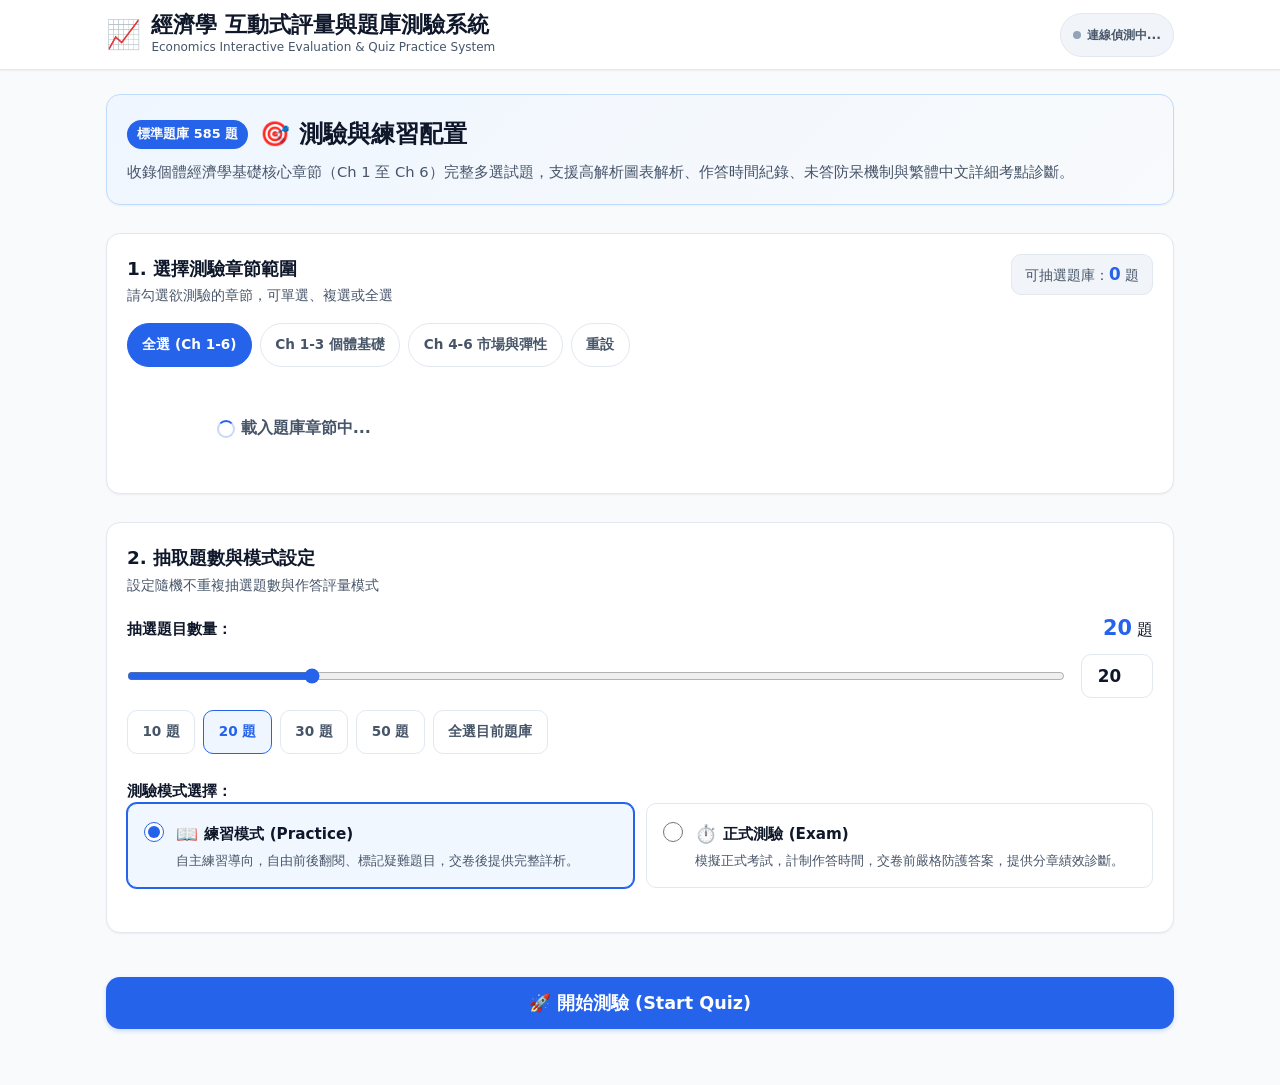
==== static/index.html @ 31da5ab0 "Initial deployment: Economics Quiz & Evaluation System (Ch 1-6, 585 Qs)" ====
<!DOCTYPE html>
<html lang="zh-Hant">
<head>
  <meta charset="UTF-8">
  <meta name="viewport" content="width=device-width, initial-scale=1.0">
  <meta name="description" content="經濟學 互動式評量與題庫測驗系統 - 支援行動端響應式體驗 (RWD) 與 GitHub Pages 雙運行架構">
  <meta name="theme-color" content="#2563eb">
  <title>經濟學 互動式評量與題庫測驗系統</title>
  <link rel="icon" href="data:image/svg+xml,<svg xmlns=%22http://www.w3.org/2000/svg%22 viewBox=%220 0 100 100%22><text y=%22.9em%22 font-size=%2290%22>📈</text></svg>">
  <link rel="stylesheet" href="./static/css/style.css" onerror="this.onerror=null;this.href='./css/style.css';">
</head>
<body>
  <!-- Global Application Header -->
  <header class="app-header">
    <div class="header-container">
      <div class="brand">
        <span class="brand-icon">📈</span>
        <div class="brand-text">
          <h1 class="brand-title">經濟學 互動式評量與題庫測驗系統</h1>
          <p class="brand-subtitle">Economics Interactive Evaluation & Quiz Practice System</p>
        </div>
      </div>
      <div class="header-actions">
        <span id="runtime-badge" class="runtime-badge badge-detecting" title="運行架構狀態">
          <span class="badge-dot"></span>
          <span class="badge-text">連線偵測中...</span>
        </span>
        <button id="btn-nav-home" class="btn-icon hidden" title="返回設定首頁" aria-label="返回設定首頁">
          🏠 設定
        </button>
      </div>
    </div>
  </header>

  <!-- Main View Container -->
  <main class="main-content">
    
    <!-- ================================================================= -->
    <!-- VIEW 1: SETUP / CONFIGURATION VIEW                                -->
    <!-- ================================================================= -->
    <section id="view-setup" class="view-section active">
      <div class="setup-container">
        
        <!-- Welcome & System Banner -->
        <div class="card intro-card">
          <div class="intro-header">
            <span class="intro-badge">標準題庫 585 題</span>
            <h2>🎯 測驗與練習配置</h2>
          </div>
          <p class="intro-desc">
            收錄個體經濟學基礎核心章節（Ch 1 至 Ch 6）完整多選試題，支援高解析圖表解析、作答時間紀錄、未答防呆機制與繁體中文詳細考點診斷。
          </p>
        </div>

        <!-- Chapter Selection Card -->
        <div class="card config-card">
          <div class="card-header">
            <div>
              <h3 class="card-title">1. 選擇測驗章節範圍</h3>
              <p class="card-subtitle">請勾選欲測驗的章節，可單選、複選或全選</p>
            </div>
            <div class="pool-stat">
              可抽選題庫：<strong id="pool-count">0</strong> 題
            </div>
          </div>

          <!-- Quick Selector Buttons -->
          <div class="quick-selectors">
            <button type="button" id="btn-select-all" class="btn-chip active">全選 (Ch 1-6)</button>
            <button type="button" id="btn-select-ch1-3" class="btn-chip">Ch 1-3 個體基礎</button>
            <button type="button" id="btn-select-ch4-6" class="btn-chip">Ch 4-6 市場與彈性</button>
            <button type="button" id="btn-select-reset" class="btn-chip btn-chip-reset">重設</button>
          </div>

          <!-- Chapter Grid -->
          <div id="chapter-list" class="chapter-grid" role="group" aria-label="章節選擇清單">
            <!-- Dynamically populated chapters -->
            <div class="loading-state">
              <span class="spinner"></span> 載入題庫章節中...
            </div>
          </div>
        </div>

        <!-- Quiz Parameters Card -->
        <div class="card config-card">
          <div class="card-header">
            <div>
              <h3 class="card-title">2. 抽取題數與模式設定</h3>
              <p class="card-subtitle">設定隨機不重複抽選題數與作答評量模式</p>
            </div>
          </div>

          <!-- Question Count Selection -->
          <div class="form-group">
            <div class="label-row">
              <label for="input-count" class="form-label">抽選題目數量：</label>
              <div class="count-value-display">
                <span id="count-display" class="highlight-number">20</span> 題
              </div>
            </div>

            <div class="slider-container">
              <input type="range" id="slider-count" min="1" max="100" value="20" class="range-slider" aria-label="抽選題數拉桿">
              <input type="number" id="input-count" min="1" max="100" value="20" class="number-input" aria-label="抽選題數數值輸入">
            </div>

            <!-- Quick Count Chips -->
            <div class="count-chips">
              <button type="button" class="btn-count-chip" data-count="10">10 題</button>
              <button type="button" class="btn-count-chip active" data-count="20">20 題</button>
              <button type="button" class="btn-count-chip" data-count="30">30 題</button>
              <button type="button" class="btn-count-chip" data-count="50">50 題</button>
              <button type="button" id="btn-count-all" class="btn-count-chip" data-count="all">全選目前題庫</button>
            </div>
          </div>

          <!-- Mode Selector -->
          <div class="form-group">
            <label class="form-label">測驗模式選擇：</label>
            <div class="mode-grid">
              <label class="mode-card">
                <input type="radio" name="quiz-mode" value="practice" checked>
                <div class="mode-card-content">
                  <div class="mode-header">
                    <span class="mode-icon">📖</span>
                    <strong class="mode-title">練習模式 (Practice)</strong>
                  </div>
                  <p class="mode-desc">自主練習導向，自由前後翻閱、標記疑難題目，交卷後提供完整詳析。</p>
                </div>
              </label>

              <label class="mode-card">
                <input type="radio" name="quiz-mode" value="exam">
                <div class="mode-card-content">
                  <div class="mode-header">
                    <span class="mode-icon">⏱️</span>
                    <strong class="mode-title">正式測驗 (Exam)</strong>
                  </div>
                  <p class="mode-desc">模擬正式考試，計制作答時間，交卷前嚴格防護答案，提供分章績效診斷。</p>
                </div>
              </label>
            </div>
          </div>
        </div>

        <!-- Action Row -->
        <div class="start-action-row">
          <button type="button" id="btn-start-quiz" class="btn btn-primary btn-lg btn-start">
            🚀 開始測驗 (Start Quiz)
          </button>
        </div>

      </div>
    </section>


    <!-- ================================================================= -->
    <!-- VIEW 2: INTERACTIVE QUIZ VIEW                                     -->
    <!-- ================================================================= -->
    <section id="view-quiz" class="view-section">
      <div class="quiz-container">
        
        <!-- Quiz Control Bar -->
        <div class="quiz-control-bar card">
          <div class="quiz-status-row">
            <div class="status-left">
              <span id="quiz-mode-tag" class="tag tag-mode">練習模式</span>
              <span id="current-q-chapter" class="tag tag-chapter">第 1 章</span>
              <span class="q-progress-text">第 <strong id="current-q-num">1</strong> / <span id="total-q-num">20</span> 題</span>
            </div>
            <div class="status-right">
              <div class="timer-box" title="作答時間">
                <span class="timer-icon">⏱️</span>
                <span id="quiz-timer" class="timer-text">00:00</span>
              </div>
              <button type="button" id="btn-flag-q" class="btn-flag" title="標記本題以便稍後回顧 (快速鍵: F)">
                <span class="flag-icon">🚩</span>
                <span id="flag-text" class="flag-label">標記此題</span>
              </button>
              <button type="button" id="btn-toggle-palette" class="btn-palette" title="開啟題號抽屜清單">
                <span>📑 題號</span>
                <span id="palette-summary-count" class="badge-count">0/20</span>
              </button>
            </div>
          </div>

          <!-- Progress Bar -->
          <div class="progress-track" aria-label="測驗作答進度">
            <div id="quiz-progress-bar" class="progress-fill" style="width: 5%;"></div>
          </div>
        </div>

        <!-- Question Body Card -->
        <div id="question-card" class="card question-card">
          <!-- Question Stem -->
          <div class="question-stem-container">
            <div class="stem-header">
              <span class="stem-number-badge">Q<span id="stem-q-number">1</span></span>
              <div id="question-stem" class="stem-text">題目載入中...</div>
            </div>
          </div>

          <!-- Context Markdown Table (if question has context table) -->
          <div id="question-context-table" class="context-table-wrapper hidden"></div>

          <!-- Diagram Image (if question has diagram) -->
          <div id="question-diagram-container" class="diagram-container hidden">
            <div class="diagram-box">
              <img id="question-diagram-img" src="" alt="經濟學考題圖表" class="diagram-img" loading="lazy">
              <div class="diagram-zoom-hint">
                <span>🔍 點擊放大圖表檢視</span>
              </div>
            </div>
          </div>

          <!-- Options Container -->
          <div id="question-options" class="options-container" role="radiogroup" aria-label="題目選項">
            <!-- Populated dynamically: A, B, C, D -->
          </div>
        </div>

        <!-- Quiz Navigation Controls -->
        <div class="quiz-nav-bar">
          <button type="button" id="btn-prev-q" class="btn btn-secondary btn-nav" disabled>
            ⬅️ 上一題 <span class="shortcut-hint">[P / ←]</span>
          </button>
          
          <button type="button" id="btn-submit-quiz" class="btn btn-warning btn-nav btn-submit">
            📋 立即交卷
          </button>

          <button type="button" id="btn-next-q" class="btn btn-primary btn-nav">
            下一題 ➡️ <span class="shortcut-hint">[N / →]</span>
          </button>
        </div>

        <!-- Keyboard Shortcut Hint Footer -->
        <footer class="shortcut-footer">
          <span class="shortcut-item"><kbd>A</kbd> / <kbd>B</kbd> / <kbd>C</kbd> / <kbd>D</kbd> 或 <kbd>1</kbd> - <kbd>4</kbd> 選擇選項</span>
          <span class="shortcut-divider">|</span>
          <span class="shortcut-item"><kbd>←</kbd> / <kbd>P</kbd> 上一題</span>
          <span class="shortcut-divider">|</span>
          <span class="shortcut-item"><kbd>→</kbd> / <kbd>N</kbd> 下一題</span>
          <span class="shortcut-divider">|</span>
          <span class="shortcut-item"><kbd>F</kbd> 標記/取消標記</span>
        </footer>

      </div>
    </section>


    <!-- ================================================================= -->
    <!-- VIEW 3: SCORE & DIAGNOSTIC REVIEW VIEW                           -->
    <!-- ================================================================= -->
    <section id="view-review" class="view-section">
      <div class="review-container">
        
        <!-- Score Summary Hero Card -->
        <div class="card summary-card">
          <div class="summary-hero">
            <div class="score-display">
              <span class="score-label">測驗得分</span>
              <div class="score-numbers">
                <span id="review-score-num" class="score-correct">0</span>
                <span class="score-divider">/</span>
                <span id="review-total-num" class="score-total">0</span>
              </div>
              <div class="score-pct-badge">
                正確率：<strong id="review-percentage">0.0%</strong>
              </div>
            </div>

            <div class="summary-details">
              <div id="review-tier-badge" class="tier-badge tier-good">
                🎯 測驗完成
              </div>
              <div class="meta-stats">
                <div class="meta-item">
                  <span class="meta-icon">⏱️</span>
                  <span>總耗時：<strong id="review-time-elapsed">00:00</strong></span>
                </div>
                <div class="meta-item">
                  <span class="meta-icon">📊</span>
                  <span>測驗模式：<strong id="review-mode-label">練習模式</strong></span>
                </div>
                <div class="meta-item">
                  <span class="meta-icon">🚩</span>
                  <span>標記題目：<strong id="review-flagged-count">0</strong> 題</span>
                </div>
              </div>
            </div>
          </div>

          <!-- Chapter Breakdown Progress -->
          <div class="chapter-breakdown-wrapper">
            <h4 class="breakdown-title">📚 各章節答對率分項診斷</h4>
            <div id="chapter-breakdown-list" class="breakdown-grid">
              <!-- Dynamically populated chapter bars -->
            </div>
          </div>
        </div>

        <!-- Filter & Action Controls -->
        <div class="review-action-toolbar card">
          <div class="review-filters" role="group" aria-label="複習篩選">
            <button type="button" id="btn-filter-all" class="btn-filter active">
              全部題目 (<span id="filter-all-count">0</span>)
            </button>
            <button type="button" id="btn-filter-wrong" class="btn-filter">
              ❌ 僅看錯題 (<span id="filter-wrong-count">0</span>)
            </button>
            <button type="button" id="btn-filter-flagged" class="btn-filter">
              🚩 僅看標記題 (<span id="filter-flagged-count">0</span>)
            </button>
          </div>

          <div class="review-actions">
            <button type="button" id="btn-practice-missed" class="btn btn-warning">
              🔁 錯題重練 (Practice Missed Only)
            </button>
            <button type="button" id="btn-new-quiz" class="btn btn-secondary">
              🆕 重新配置測驗
            </button>
          </div>
        </div>

        <!-- Detailed Review List -->
        <div id="review-list" class="review-list-container">
          <!-- Populated dynamically with diagnostic cards -->
        </div>

      </div>
    </section>

  </main>


  <!-- =================================================================== -->
  <!-- MODAL 1: QUESTION PALETTE DRAWER                                    -->
  <!-- =================================================================== -->
  <div id="palette-drawer" class="drawer-overlay" aria-hidden="true">
    <div id="palette-backdrop" class="drawer-backdrop"></div>
    <aside class="drawer-panel" role="dialog" aria-label="題號快速導覽抽屜">
      <div class="drawer-header">
        <div class="drawer-title-group">
          <h3 class="drawer-title">📑 題目導覽清單</h3>
          <span id="drawer-stats" class="drawer-stats">已答 0 / 20 題</span>
        </div>
        <button type="button" id="btn-close-palette" class="btn-close" aria-label="關閉題號抽屜">✕</button>
      </div>

      <!-- Legend -->
      <div class="palette-legend">
        <span class="legend-item"><span class="legend-box box-current"></span> 當前題目</span>
        <span class="legend-item"><span class="legend-box box-answered"></span> 已作答</span>
        <span class="legend-item"><span class="legend-box box-unanswered"></span> 未填答</span>
        <span class="legend-item"><span class="legend-box box-flagged"></span> 標記題 🚩</span>
      </div>

      <!-- Palette Grid Buttons -->
      <div id="palette-grid" class="palette-grid-container">
        <!-- Buttons 1..N dynamically generated -->
      </div>
    </aside>
  </div>


  <!-- =================================================================== -->
  <!-- MODAL 2: SUBMISSION GUARDRAIL MODAL                                 -->
  <!-- =================================================================== -->
  <div id="guardrail-modal" class="modal-overlay" aria-hidden="true" role="dialog" aria-modal="true">
    <div id="guardrail-backdrop" class="modal-backdrop"></div>
    <div class="modal-box modal-warning">
      <div class="modal-header">
        <span class="modal-icon">⚠️</span>
        <h3 class="modal-title">未作答防呆提醒</h3>
      </div>
      <div class="modal-body">
        <p class="modal-alert-text">
          測驗尚未完全填答！您還有 <strong id="guardrail-count" class="alert-highlight">0</strong> 題尚未作答。
        </p>
        <div class="unanswered-chips-box">
          <span class="chips-label">未填答題號：</span>
          <div id="guardrail-list" class="unanswered-chips">
            <!-- Question chips -->
          </div>
        </div>
        <p class="modal-subtext">確定現在就要提交試卷並結算成績嗎？</p>
      </div>
      <div class="modal-footer">
        <button type="button" id="btn-guardrail-cancel" class="btn btn-primary btn-guardrail">
          ✏️ 繼續作答 (Return to Quiz)
        </button>
        <button type="button" id="btn-guardrail-confirm" class="btn btn-outline-danger btn-guardrail">
          📋 確認交卷 (Submit Anyway)
        </button>
      </div>
    </div>
  </div>


  <!-- =================================================================== -->
  <!-- MODAL 3: DIAGRAM ZOOM LIGHTBOX MODAL                                -->
  <!-- =================================================================== -->
  <div id="diagram-modal" class="modal-overlay lightbox-overlay" aria-hidden="true" role="dialog" aria-modal="true">
    <div id="diagram-backdrop" class="modal-backdrop"></div>
    <div class="lightbox-content">
      <button type="button" id="btn-close-diagram" class="lightbox-close" aria-label="關閉放大圖表">✕</button>
      <div class="lightbox-img-wrapper">
        <img id="diagram-modal-img" src="" alt="放大圖表" class="lightbox-img">
      </div>
      <p id="diagram-modal-caption" class="lightbox-caption">經濟學試題圖表</p>
    </div>
  </div>

  <!-- Client-Side State Machine & Logic -->
  <script src="./static/js/app.js" onerror="this.onerror=null;this.src='./js/app.js';"></script>
</body>
</html>
---- static/css/style.css ----
/* ==========================================================================
   Economics Interactive Evaluation & Quiz Practice System
   Mobile-First Responsive Design (RWD) & High-Contrast Diagnostic Styling
   ========================================================================== */

/* --------------------------------------------------------------------------
   CSS Variables & Design Tokens
   -------------------------------------------------------------------------- */
:root {
  --color-primary: #2563eb;
  --color-primary-hover: #1d4ed8;
  --color-primary-light: #eff6ff;
  --color-primary-border: #bfdbfe;

  --color-success: #059669;
  --color-success-hover: #047857;
  --color-success-light: #ecfdf5;
  --color-success-border: #a7f3d0;

  --color-warning: #d97706;
  --color-warning-hover: #b45309;
  --color-warning-light: #fffbeb;
  --color-warning-border: #fde68a;

  --color-danger: #dc2626;
  --color-danger-hover: #b91c1c;
  --color-danger-light: #fef2f2;
  --color-danger-border: #fecaca;

  --color-bg-app: #f8fafc;
  --color-bg-card: #ffffff;
  --color-bg-subtle: #f1f5f9;

  --color-text-main: #0f172a;
  --color-text-secondary: #475569;
  --color-text-muted: #94a3b8;
  --color-text-inverse: #ffffff;

  --color-border: #e2e8f0;
  --color-border-dark: #cbd5e1;

  --shadow-sm: 0 1px 2px 0 rgba(0, 0, 0, 0.05);
  --shadow-md: 0 4px 6px -1px rgba(0, 0, 0, 0.08), 0 2px 4px -2px rgba(0, 0, 0, 0.04);
  --shadow-lg: 0 10px 15px -3px rgba(0, 0, 0, 0.1), 0 4px 6px -4px rgba(0, 0, 0, 0.05);
  --shadow-xl: 0 20px 25px -5px rgba(0, 0, 0, 0.1), 0 8px 10px -6px rgba(0, 0, 0, 0.04);

  --radius-sm: 6px;
  --radius-md: 10px;
  --radius-lg: 14px;
  --radius-full: 9999px;

  --touch-target-min: 44px;
  --transition-fast: 0.15s ease;
  --transition-normal: 0.25s cubic-bezier(0.16, 1, 0.3, 1);

  --font-family-base: system-ui, -apple-system, "Segoe UI", Roboto, "Helvetica Neue", "Noto Sans TC", "Microsoft JhengHei", sans-serif;
  --font-family-mono: ui-monospace, SFMono-Regular, Menlo, Monaco, Consolas, "Liberation Mono", monospace;
}

/* --------------------------------------------------------------------------
   Reset & Base Elements
   -------------------------------------------------------------------------- */
*, *::before, *::after {
  box-sizing: border-box;
  margin: 0;
  padding: 0;
}

html {
  font-size: 16px;
  scroll-behavior: smooth;
  -webkit-text-size-adjust: 100%;
}

body {
  font-family: var(--font-family-base);
  background-color: var(--color-bg-app);
  color: var(--color-text-main);
  line-height: 1.6;
  min-height: 100vh;
  display: flex;
  flex-direction: column;
}

img {
  max-width: 100%;
  height: auto;
  display: block;
}

button, input, select {
  font-family: inherit;
  font-size: 1rem;
}

button {
  cursor: pointer;
  border: none;
  background: none;
  touch-action: manipulation;
}

/* --------------------------------------------------------------------------
   Layout & Containers
   -------------------------------------------------------------------------- */
.main-content {
  flex: 1;
  width: 100%;
  max-width: 1100px;
  margin: 0 auto;
  padding: 1rem;
}

.view-section {
  display: none;
  opacity: 0;
  transition: opacity var(--transition-normal);
}

.view-section.active {
  display: block;
  opacity: 1;
}

/* Card Component Base */
.card {
  background-color: var(--color-bg-card);
  border-radius: var(--radius-lg);
  border: 1px solid var(--color-border);
  box-shadow: var(--shadow-sm);
  padding: 1.25rem;
  margin-bottom: 1.25rem;
  transition: box-shadow var(--transition-fast), border-color var(--transition-fast);
}

.card:hover {
  box-shadow: var(--shadow-md);
}

.hidden {
  display: none !important;
}

/* --------------------------------------------------------------------------
   Header Bar & Runtime Badge
   -------------------------------------------------------------------------- */
.app-header {
  background-color: var(--color-bg-card);
  border-bottom: 1px solid var(--color-border);
  position: sticky;
  top: 0;
  z-index: 100;
  box-shadow: var(--shadow-sm);
}

.header-container {
  max-width: 1100px;
  margin: 0 auto;
  padding: 0.75rem 1rem;
  display: flex;
  align-items: center;
  justify-content: space-between;
  gap: 0.75rem;
  flex-wrap: wrap;
}

.brand {
  display: flex;
  align-items: center;
  gap: 0.65rem;
}

.brand-icon {
  font-size: 1.75rem;
  line-height: 1;
}

.brand-title {
  font-size: 1.15rem;
  font-weight: 700;
  color: var(--color-text-main);
  line-height: 1.2;
}

.brand-subtitle {
  font-size: 0.75rem;
  color: var(--color-text-secondary);
  font-weight: 500;
}

.header-actions {
  display: flex;
  align-items: center;
  gap: 0.5rem;
}

/* Runtime Badge */
.runtime-badge {
  display: inline-flex;
  align-items: center;
  gap: 0.35rem;
  padding: 0.35rem 0.75rem;
  border-radius: var(--radius-full);
  font-size: 0.78rem;
  font-weight: 600;
  min-height: var(--touch-target-min);
  box-sizing: border-box;
}

.badge-dot {
  width: 8px;
  height: 8px;
  border-radius: 50%;
}

.badge-detecting {
  background-color: var(--color-bg-subtle);
  color: var(--color-text-secondary);
  border: 1px solid var(--color-border);
}
.badge-detecting .badge-dot {
  background-color: var(--color-text-muted);
  animation: pulse-dot 1.2s infinite;
}

.badge-api {
  background-color: var(--color-success-light);
  color: var(--color-success);
  border: 1px solid var(--color-success-border);
}
.badge-api .badge-dot {
  background-color: var(--color-success);
}

.badge-static {
  background-color: var(--color-primary-light);
  color: var(--color-primary);
  border: 1px solid var(--color-primary-border);
}
.badge-static .badge-dot {
  background-color: var(--color-primary);
}

@keyframes pulse-dot {
  0%, 100% { opacity: 1; transform: scale(1); }
  50% { opacity: 0.4; transform: scale(0.85); }
}

.btn-icon {
  min-height: var(--touch-target-min);
  min-width: var(--touch-target-min);
  padding: 0.4rem 0.8rem;
  border-radius: var(--radius-md);
  border: 1px solid var(--color-border);
  background-color: var(--color-bg-subtle);
  color: var(--color-text-secondary);
  font-weight: 600;
  display: inline-flex;
  align-items: center;
  justify-content: center;
  transition: all var(--transition-fast);
}

.btn-icon:hover {
  background-color: var(--color-border);
  color: var(--color-text-main);
}

/* --------------------------------------------------------------------------
   Buttons & Interactive Touch Targets (All >= 44px)
   -------------------------------------------------------------------------- */
.btn {
  display: inline-flex;
  align-items: center;
  justify-content: center;
  gap: 0.5rem;
  min-height: var(--touch-target-min);
  padding: 0.65rem 1.25rem;
  font-weight: 600;
  border-radius: var(--radius-md);
  transition: all var(--transition-fast);
  text-decoration: none;
  user-select: none;
  box-sizing: border-box;
}

.btn:active {
  transform: translateY(1px);
}

.btn:disabled {
  opacity: 0.5;
  cursor: not-allowed;
  pointer-events: none;
}

.btn-primary {
  background-color: var(--color-primary);
  color: var(--color-text-inverse);
  box-shadow: 0 2px 4px rgba(37, 99, 235, 0.2);
}
.btn-primary:hover {
  background-color: var(--color-primary-hover);
  box-shadow: 0 4px 8px rgba(37, 99, 235, 0.3);
}

.btn-secondary {
  background-color: var(--color-bg-subtle);
  color: var(--color-text-main);
  border: 1px solid var(--color-border-dark);
}
.btn-secondary:hover {
  background-color: var(--color-border);
}

.btn-warning {
  background-color: var(--color-warning);
  color: var(--color-text-inverse);
  box-shadow: 0 2px 4px rgba(217, 119, 6, 0.2);
}
.btn-warning:hover {
  background-color: var(--color-warning-hover);
}

.btn-outline-danger {
  background-color: transparent;
  color: var(--color-danger);
  border: 1.5px solid var(--color-danger);
}
.btn-outline-danger:hover {
  background-color: var(--color-danger-light);
}

.btn-lg {
  min-height: 52px;
  font-size: 1.1rem;
  padding: 0.85rem 2rem;
  border-radius: var(--radius-lg);
}

/* --------------------------------------------------------------------------
   VIEW 1: SETUP / CONFIGURATION STYLES
   -------------------------------------------------------------------------- */
.setup-container {
  display: flex;
  flex-direction: column;
  gap: 0.5rem;
}

.intro-card {
  background: linear-gradient(135deg, #eff6ff 0%, #f8fafc 100%);
  border-color: var(--color-primary-border);
}

.intro-header {
  display: flex;
  align-items: center;
  gap: 0.75rem;
  margin-bottom: 0.5rem;
  flex-wrap: wrap;
}

.intro-badge {
  background-color: var(--color-primary);
  color: var(--color-text-inverse);
  padding: 0.25rem 0.65rem;
  border-radius: var(--radius-full);
  font-size: 0.8rem;
  font-weight: 700;
}

.intro-desc {
  color: var(--color-text-secondary);
  font-size: 0.92rem;
  line-height: 1.5;
}

.card-header {
  display: flex;
  justify-content: space-between;
  align-items: flex-start;
  margin-bottom: 1rem;
  flex-wrap: wrap;
  gap: 0.5rem;
}

.card-title {
  font-size: 1.15rem;
  font-weight: 700;
  color: var(--color-text-main);
}

.card-subtitle {
  font-size: 0.85rem;
  color: var(--color-text-secondary);
  margin-top: 0.15rem;
}

.pool-stat {
  font-size: 0.9rem;
  color: var(--color-text-secondary);
  background-color: var(--color-bg-subtle);
  padding: 0.4rem 0.8rem;
  border-radius: var(--radius-md);
  border: 1px solid var(--color-border);
}

.pool-stat strong {
  color: var(--color-primary);
  font-size: 1.05rem;
}

/* Quick Selectors */
.quick-selectors {
  display: flex;
  gap: 0.5rem;
  margin-bottom: 1rem;
  flex-wrap: wrap;
}

.btn-chip {
  min-height: var(--touch-target-min);
  padding: 0.45rem 0.9rem;
  border-radius: var(--radius-full);
  border: 1px solid var(--color-border);
  background-color: var(--color-bg-card);
  color: var(--color-text-secondary);
  font-size: 0.85rem;
  font-weight: 600;
  transition: all var(--transition-fast);
}

.btn-chip:hover {
  background-color: var(--color-primary-light);
  color: var(--color-primary);
  border-color: var(--color-primary-border);
}

.btn-chip.active {
  background-color: var(--color-primary);
  color: var(--color-text-inverse);
  border-color: var(--color-primary);
}

.btn-chip-reset:hover {
  background-color: var(--color-danger-light);
  color: var(--color-danger);
  border-color: var(--color-danger-border);
}

/* Chapter Cards Grid */
.chapter-grid {
  display: grid;
  grid-template-columns: minmax(0, 1fr);
  gap: 0.75rem;
}

@media (min-width: 640px) {
  .chapter-grid {
    grid-template-columns: repeat(2, minmax(0, 1fr));
  }
}

@media (min-width: 900px) {
  .chapter-grid {
    grid-template-columns: repeat(3, minmax(0, 1fr));
  }
}

.chapter-card {
  position: relative;
  display: flex;
  align-items: flex-start;
  gap: 0.75rem;
  padding: 0.9rem;
  min-height: 64px;
  min-width: 0;
  background-color: var(--color-bg-card);
  border: 1.5px solid var(--color-border);
  border-radius: var(--radius-md);
  cursor: pointer;
  transition: all var(--transition-fast);
  user-select: none;
}

.chapter-card:hover {
  border-color: var(--color-primary);
  background-color: var(--color-primary-light);
}

.chapter-card.selected {
  border-color: var(--color-primary);
  background-color: #f0f7ff;
  box-shadow: 0 0 0 1px var(--color-primary);
}

.chapter-checkbox {
  width: 22px;
  height: 22px;
  margin-top: 2px;
  accent-color: var(--color-primary);
  cursor: pointer;
  flex-shrink: 0;
}

.chapter-info {
  flex: 1;
  min-width: 0;
}

.chapter-header-line {
  display: flex;
  align-items: center;
  justify-content: space-between;
  gap: 0.5rem;
  margin-bottom: 0.2rem;
}

.chapter-num-badge {
  font-size: 0.75rem;
  font-weight: 700;
  color: var(--color-primary);
  background-color: var(--color-primary-light);
  padding: 0.15rem 0.45rem;
  border-radius: var(--radius-sm);
}

.chapter-count-badge {
  font-size: 0.75rem;
  color: var(--color-text-secondary);
  font-weight: 600;
}

.chapter-title-zh {
  font-size: 0.95rem;
  font-weight: 700;
  color: var(--color-text-main);
  line-height: 1.3;
}

.chapter-title-en {
  font-size: 0.78rem;
  color: var(--color-text-muted);
  white-space: nowrap;
  overflow: hidden;
  text-overflow: ellipsis;
  margin-top: 0.15rem;
}

/* Form Controls & Slider */
.form-group {
  margin-bottom: 1.5rem;
}

.label-row {
  display: flex;
  justify-content: space-between;
  align-items: center;
  margin-bottom: 0.5rem;
}

.form-label {
  font-weight: 600;
  color: var(--color-text-main);
  font-size: 0.95rem;
}

.highlight-number {
  font-size: 1.3rem;
  font-weight: 800;
  color: var(--color-primary);
}

.slider-container {
  display: flex;
  align-items: center;
  gap: 1rem;
  margin-bottom: 0.75rem;
}

.range-slider {
  flex: 1;
  height: 8px;
  border-radius: var(--radius-full);
  background: var(--color-border);
  outline: none;
  accent-color: var(--color-primary);
  min-height: var(--touch-target-min);
  cursor: pointer;
}

.number-input {
  width: 72px;
  min-height: var(--touch-target-min);
  padding: 0.35rem 0.5rem;
  border: 1.5px solid var(--color-border);
  border-radius: var(--radius-md);
  text-align: center;
  font-weight: 700;
  font-size: 1.05rem;
  color: var(--color-text-main);
}
.number-input:focus {
  border-color: var(--color-primary);
  outline: none;
  box-shadow: 0 0 0 3px rgba(37, 99, 235, 0.15);
}

.count-chips {
  display: flex;
  gap: 0.5rem;
  flex-wrap: wrap;
}

.btn-count-chip {
  min-height: var(--touch-target-min);
  padding: 0.4rem 0.9rem;
  border-radius: var(--radius-md);
  border: 1px solid var(--color-border);
  background-color: var(--color-bg-card);
  color: var(--color-text-secondary);
  font-size: 0.85rem;
  font-weight: 600;
  transition: all var(--transition-fast);
}

.btn-count-chip:hover {
  background-color: var(--color-primary-light);
  color: var(--color-primary);
}

.btn-count-chip.active {
  background-color: var(--color-primary-light);
  color: var(--color-primary);
  border-color: var(--color-primary);
  font-weight: 700;
}

/* Mode Selection Cards */
.mode-grid {
  display: grid;
  grid-template-columns: minmax(0, 1fr);
  gap: 0.75rem;
}

@media (min-width: 640px) {
  .mode-grid {
    grid-template-columns: repeat(2, minmax(0, 1fr));
  }
}

.mode-card {
  position: relative;
  display: flex;
  align-items: flex-start;
  gap: 0.75rem;
  padding: 1rem;
  border: 1.5px solid var(--color-border);
  border-radius: var(--radius-md);
  background-color: var(--color-bg-card);
  cursor: pointer;
  transition: all var(--transition-fast);
  min-height: var(--touch-target-min);
  min-width: 0;
}

.mode-card input[type="radio"] {
  width: 20px;
  height: 20px;
  accent-color: var(--color-primary);
  margin-top: 2px;
  cursor: pointer;
}

.mode-card:hover {
  border-color: var(--color-primary);
}

.mode-card:has(input[type="radio"]:checked) {
  border-color: var(--color-primary);
  background-color: #f0f7ff;
  box-shadow: 0 0 0 1px var(--color-primary);
}

.mode-card-content {
  flex: 1;
}

.mode-header {
  display: flex;
  align-items: center;
  gap: 0.4rem;
  margin-bottom: 0.25rem;
}

.mode-icon {
  font-size: 1.1rem;
}

.mode-title {
  font-size: 0.95rem;
  color: var(--color-text-main);
}

.mode-desc {
  font-size: 0.82rem;
  color: var(--color-text-secondary);
  line-height: 1.4;
}

.start-action-row {
  margin-top: 1rem;
  margin-bottom: 2rem;
}

.btn-start {
  width: 100%;
}

/* --------------------------------------------------------------------------
   VIEW 2: INTERACTIVE QUIZ VIEW STYLES
   -------------------------------------------------------------------------- */
.quiz-container {
  display: flex;
  flex-direction: column;
  gap: 0.75rem;
}

/* Control Bar */
.quiz-control-bar {
  padding: 0.85rem 1.15rem;
  margin-bottom: 0.75rem;
}

.quiz-status-row {
  display: flex;
  justify-content: space-between;
  align-items: center;
  gap: 0.75rem;
  flex-wrap: wrap;
  margin-bottom: 0.65rem;
}

.status-left, .status-right {
  display: flex;
  align-items: center;
  gap: 0.5rem;
  flex-wrap: wrap;
}

.tag {
  display: inline-flex;
  align-items: center;
  padding: 0.25rem 0.65rem;
  border-radius: var(--radius-sm);
  font-size: 0.8rem;
  font-weight: 700;
}

.tag-mode {
  background-color: var(--color-bg-subtle);
  color: var(--color-text-secondary);
  border: 1px solid var(--color-border);
}

.tag-chapter {
  background-color: var(--color-primary-light);
  color: var(--color-primary);
  border: 1px solid var(--color-primary-border);
}

.q-progress-text {
  font-size: 0.95rem;
  font-weight: 600;
  color: var(--color-text-main);
}

.timer-box {
  display: inline-flex;
  align-items: center;
  gap: 0.35rem;
  padding: 0.3rem 0.65rem;
  background-color: var(--color-bg-subtle);
  border-radius: var(--radius-md);
  border: 1px solid var(--color-border);
  min-height: var(--touch-target-min);
  box-sizing: border-box;
}

.timer-text {
  font-family: var(--font-family-mono);
  font-weight: 700;
  font-size: 0.95rem;
  color: var(--color-text-main);
}

.btn-flag {
  min-height: var(--touch-target-min);
  padding: 0.35rem 0.75rem;
  border-radius: var(--radius-md);
  border: 1px solid var(--color-border);
  background-color: var(--color-bg-card);
  color: var(--color-text-secondary);
  font-size: 0.85rem;
  font-weight: 600;
  display: inline-flex;
  align-items: center;
  gap: 0.35rem;
  transition: all var(--transition-fast);
}

.btn-flag:hover {
  background-color: var(--color-warning-light);
  color: var(--color-warning);
}

.btn-flag.active {
  background-color: var(--color-warning-light);
  color: var(--color-warning);
  border-color: var(--color-warning);
  font-weight: 700;
}

.btn-palette {
  min-height: var(--touch-target-min);
  padding: 0.35rem 0.85rem;
  border-radius: var(--radius-md);
  border: 1px solid var(--color-primary-border);
  background-color: var(--color-primary-light);
  color: var(--color-primary);
  font-size: 0.85rem;
  font-weight: 700;
  display: inline-flex;
  align-items: center;
  gap: 0.4rem;
  transition: all var(--transition-fast);
}

.btn-palette:hover {
  background-color: var(--color-primary);
  color: var(--color-text-inverse);
}

.badge-count {
  background-color: var(--color-primary);
  color: var(--color-text-inverse);
  padding: 0.15rem 0.45rem;
  border-radius: var(--radius-full);
  font-size: 0.75rem;
}
.btn-palette:hover .badge-count {
  background-color: var(--color-text-inverse);
  color: var(--color-primary);
}

/* Progress Track */
.progress-track {
  width: 100%;
  height: 6px;
  background-color: var(--color-bg-subtle);
  border-radius: var(--radius-full);
  overflow: hidden;
}

.progress-fill {
  height: 100%;
  background: linear-gradient(90deg, var(--color-primary) 0%, #38bdf8 100%);
  border-radius: var(--radius-full);
  transition: width 0.3s ease;
}

/* Question Stem & Card */
.question-card {
  padding: 1.5rem;
}

.stem-header {
  display: flex;
  align-items: flex-start;
  gap: 0.75rem;
  margin-bottom: 1.25rem;
}

.stem-number-badge {
  background-color: var(--color-primary);
  color: var(--color-text-inverse);
  font-weight: 800;
  font-size: 0.85rem;
  padding: 0.25rem 0.55rem;
  border-radius: var(--radius-sm);
  flex-shrink: 0;
  margin-top: 2px;
}

.stem-text {
  font-size: 1.1rem;
  line-height: 1.6;
  font-weight: 600;
  color: var(--color-text-main);
  flex: 1;
}

/* Context Tables */
.context-table-wrapper {
  margin: 1rem 0;
  overflow-x: auto;
  -webkit-overflow-scrolling: touch;
}

.table-caption {
  font-weight: 700;
  font-size: 0.9rem;
  color: var(--color-text-secondary);
  margin-bottom: 0.4rem;
}

.context-table {
  width: 100%;
  border-collapse: collapse;
  font-size: 0.9rem;
  background-color: var(--color-bg-card);
  border: 1px solid var(--color-border-dark);
  border-radius: var(--radius-sm);
  overflow: hidden;
}

.context-table th, .context-table td {
  padding: 0.6rem 0.85rem;
  border: 1px solid var(--color-border);
  text-align: left;
}

.context-table th {
  background-color: var(--color-bg-subtle);
  font-weight: 700;
  color: var(--color-text-main);
}

.context-table tbody tr:nth-child(even) {
  background-color: #fbfcfe;
}

.context-pre {
  background-color: var(--color-bg-subtle);
  padding: 0.75rem;
  border-radius: var(--radius-sm);
  font-family: var(--font-family-mono);
  font-size: 0.85rem;
  overflow-x: auto;
}

/* Diagram Container */
.diagram-container {
  margin: 1.25rem 0;
  display: flex;
  justify-content: center;
}

.diagram-box {
  position: relative;
  max-width: 580px;
  width: 100%;
  border: 1px solid var(--color-border);
  border-radius: var(--radius-md);
  overflow: hidden;
  background-color: #ffffff;
  cursor: zoom-in;
  transition: all var(--transition-fast);
}

.diagram-box:hover {
  box-shadow: var(--shadow-md);
  border-color: var(--color-primary-border);
}

.diagram-img {
  width: 100%;
  height: auto;
  display: block;
}

.diagram-zoom-hint {
  padding: 0.4rem;
  background-color: var(--color-bg-subtle);
  text-align: center;
  font-size: 0.75rem;
  color: var(--color-text-secondary);
  font-weight: 600;
  border-top: 1px solid var(--color-border);
}

/* Options Container */
.options-container {
  display: flex;
  flex-direction: column;
  gap: 0.75rem;
  margin-top: 1.25rem;
}

.option-item {
  position: relative;
  display: flex;
  align-items: center;
  gap: 0.85rem;
  min-height: 48px;
  padding: 0.85rem 1.15rem;
  border: 1.5px solid var(--color-border);
  border-radius: var(--radius-md);
  background-color: var(--color-bg-card);
  cursor: pointer;
  transition: all var(--transition-fast);
  user-select: none;
}

.option-item:hover {
  border-color: var(--color-primary-border);
  background-color: #fbfdff;
}

.option-item.selected {
  border-color: var(--color-primary);
  background-color: #eff6ff;
  box-shadow: 0 0 0 1px var(--color-primary);
}

.option-key-badge {
  display: inline-flex;
  align-items: center;
  justify-content: center;
  width: 32px;
  height: 32px;
  border-radius: 50%;
  border: 1.5px solid var(--color-border-dark);
  background-color: var(--color-bg-subtle);
  color: var(--color-text-secondary);
  font-weight: 700;
  font-size: 0.95rem;
  flex-shrink: 0;
  transition: all var(--transition-fast);
}

.option-item.selected .option-key-badge {
  background-color: var(--color-primary);
  color: var(--color-text-inverse);
  border-color: var(--color-primary);
}

.option-content {
  flex: 1;
  font-size: 1rem;
  color: var(--color-text-main);
  line-height: 1.5;
}

.option-img {
  max-height: 140px;
  width: auto;
  margin: 0.35rem 0;
  cursor: zoom-in;
}

.option-radio {
  display: none;
}

/* Quiz Navigation Bar */
.quiz-nav-bar {
  display: flex;
  justify-content: space-between;
  align-items: center;
  gap: 0.75rem;
  margin-top: 0.5rem;
  flex-wrap: wrap;
}

.btn-nav {
  min-height: 48px;
  min-width: 120px;
  font-size: 0.95rem;
}

.shortcut-hint {
  font-size: 0.75rem;
  opacity: 0.75;
  margin-left: 0.25rem;
  display: none;
}

@media (min-width: 768px) {
  .shortcut-hint {
    display: inline;
  }
}

.btn-submit {
  min-height: 48px;
}

/* Shortcut Footer Guide */
.shortcut-footer {
  margin-top: 1.5rem;
  padding: 0.75rem;
  background-color: var(--color-bg-subtle);
  border-radius: var(--radius-md);
  border: 1px solid var(--color-border);
  display: flex;
  justify-content: center;
  align-items: center;
  gap: 0.65rem;
  flex-wrap: wrap;
  font-size: 0.78rem;
  color: var(--color-text-secondary);
}

.shortcut-footer kbd {
  background-color: #ffffff;
  border: 1px solid var(--color-border-dark);
  border-radius: 4px;
  box-shadow: 0 1px 1px rgba(0,0,0,0.1);
  font-family: var(--font-family-mono);
  font-size: 0.75rem;
  font-weight: 700;
  padding: 0.15rem 0.4rem;
  color: var(--color-text-main);
}

.shortcut-divider {
  color: var(--color-text-muted);
}

/* --------------------------------------------------------------------------
   VIEW 3: SCORE & DIAGNOSTIC REVIEW STYLES
   -------------------------------------------------------------------------- */
.review-container {
  display: flex;
  flex-direction: column;
  gap: 0.75rem;
}

.summary-card {
  padding: 1.5rem;
}

.summary-hero {
  display: flex;
  justify-content: space-between;
  align-items: center;
  gap: 1.5rem;
  flex-wrap: wrap;
  padding-bottom: 1.25rem;
  border-bottom: 1px solid var(--color-border);
}

.score-display {
  display: flex;
  flex-direction: column;
  gap: 0.25rem;
}

.score-label {
  font-size: 0.85rem;
  font-weight: 600;
  color: var(--color-text-secondary);
}

.score-numbers {
  display: flex;
  align-items: baseline;
  gap: 0.35rem;
}

.score-correct {
  font-size: 3rem;
  font-weight: 800;
  color: var(--color-primary);
  line-height: 1;
}

.score-divider {
  font-size: 2rem;
  color: var(--color-text-muted);
}

.score-total {
  font-size: 2rem;
  font-weight: 700;
  color: var(--color-text-secondary);
}

.score-pct-badge {
  font-size: 1rem;
  color: var(--color-text-secondary);
}

.score-pct-badge strong {
  color: var(--color-primary);
  font-size: 1.2rem;
}

.summary-details {
  display: flex;
  flex-direction: column;
  gap: 0.75rem;
}

.tier-badge {
  display: inline-flex;
  align-items: center;
  gap: 0.4rem;
  padding: 0.5rem 1rem;
  border-radius: var(--radius-full);
  font-weight: 800;
  font-size: 1rem;
}

.tier-mastery {
  background-color: var(--color-success-light);
  color: var(--color-success);
  border: 1px solid var(--color-success-border);
}

.tier-good {
  background-color: var(--color-primary-light);
  color: var(--color-primary);
  border: 1px solid var(--color-primary-border);
}

.tier-practice {
  background-color: var(--color-warning-light);
  color: var(--color-warning);
  border: 1px solid var(--color-warning-border);
}

.meta-stats {
  display: flex;
  flex-direction: column;
  gap: 0.35rem;
  font-size: 0.88rem;
  color: var(--color-text-secondary);
}

.meta-item {
  display: flex;
  align-items: center;
  gap: 0.4rem;
}

/* Chapter Breakdown Bars */
.chapter-breakdown-wrapper {
  margin-top: 1.25rem;
}

.breakdown-title {
  font-size: 0.95rem;
  font-weight: 700;
  color: var(--color-text-main);
  margin-bottom: 0.75rem;
}

.breakdown-grid {
  display: grid;
  grid-template-columns: minmax(0, 1fr);
  gap: 0.65rem;
}

@media (min-width: 640px) {
  .breakdown-grid {
    grid-template-columns: repeat(2, minmax(0, 1fr));
  }
}

.breakdown-item {
  background-color: var(--color-bg-subtle);
  border-radius: var(--radius-md);
  padding: 0.75rem;
  border: 1px solid var(--color-border);
  min-width: 0;
}

.breakdown-header {
  display: flex;
  justify-content: space-between;
  font-size: 0.82rem;
  font-weight: 600;
  margin-bottom: 0.35rem;
}

.breakdown-track {
  height: 6px;
  background-color: #e2e8f0;
  border-radius: var(--radius-full);
  overflow: hidden;
}

.breakdown-fill {
  height: 100%;
  border-radius: var(--radius-full);
  transition: width 0.5s ease;
}

.fill-high { background-color: var(--color-success); }
.fill-med  { background-color: var(--color-primary); }
.fill-low  { background-color: var(--color-danger); }

/* Review Controls Bar */
.review-action-toolbar {
  padding: 0.85rem 1.15rem;
  display: flex;
  justify-content: space-between;
  align-items: center;
  gap: 0.75rem;
  flex-wrap: wrap;
}

.review-filters {
  display: flex;
  gap: 0.5rem;
  flex-wrap: wrap;
}

.btn-filter {
  min-height: var(--touch-target-min);
  padding: 0.4rem 0.85rem;
  border-radius: var(--radius-full);
  border: 1px solid var(--color-border);
  background-color: var(--color-bg-card);
  color: var(--color-text-secondary);
  font-size: 0.85rem;
  font-weight: 600;
  transition: all var(--transition-fast);
}

.btn-filter:hover {
  background-color: var(--color-primary-light);
  color: var(--color-primary);
}

.btn-filter.active {
  background-color: var(--color-primary);
  color: var(--color-text-inverse);
  border-color: var(--color-primary);
}

.review-actions {
  display: flex;
  gap: 0.5rem;
  flex-wrap: wrap;
}

/* Diagnostic Question Cards */
.review-list-container {
  display: flex;
  flex-direction: column;
  gap: 1.25rem;
}

.review-q-card {
  padding: 1.35rem;
  border-left: 5px solid var(--color-border);
}

.review-q-card.is-correct-card {
  border-left-color: var(--color-success);
}

.review-q-card.is-wrong-card {
  border-left-color: var(--color-danger);
}

.review-card-header {
  display: flex;
  justify-content: space-between;
  align-items: center;
  gap: 0.5rem;
  margin-bottom: 0.85rem;
  flex-wrap: wrap;
}

.review-status-badge {
  display: inline-flex;
  align-items: center;
  gap: 0.35rem;
  padding: 0.25rem 0.7rem;
  border-radius: var(--radius-full);
  font-size: 0.82rem;
  font-weight: 700;
}

.status-badge-correct {
  background-color: var(--color-success-light);
  color: var(--color-success);
  border: 1px solid var(--color-success-border);
}

.status-badge-wrong {
  background-color: var(--color-danger-light);
  color: var(--color-danger);
  border: 1px solid var(--color-danger-border);
}

.review-stem {
  font-size: 1.05rem;
  font-weight: 600;
  line-height: 1.55;
  color: var(--color-text-main);
  margin-bottom: 1rem;
}

/* Review Options Display */
.review-options-grid {
  display: flex;
  flex-direction: column;
  gap: 0.5rem;
  margin-bottom: 1.25rem;
}

.review-option-row {
  display: flex;
  align-items: center;
  gap: 0.75rem;
  padding: 0.65rem 0.95rem;
  border-radius: var(--radius-md);
  border: 1px solid var(--color-border);
  background-color: var(--color-bg-subtle);
  font-size: 0.92rem;
}

.review-option-row.user-wrong {
  border-color: var(--color-danger-border);
  background-color: var(--color-danger-light);
}

.review-option-row.answer-correct {
  border-color: var(--color-success-border);
  background-color: var(--color-success-light);
  font-weight: 600;
}

.opt-indicator {
  font-size: 0.85rem;
  font-weight: 700;
  padding: 0.15rem 0.45rem;
  border-radius: var(--radius-sm);
  margin-left: auto;
}

.opt-indicator-user {
  background-color: var(--color-danger);
  color: #fff;
}

.opt-indicator-correct {
  background-color: var(--color-success);
  color: #fff;
}

/* Diagnostic Explanation Boxes */
.diagnostic-box {
  border-radius: var(--radius-md);
  padding: 1rem;
  margin-top: 0.75rem;
}

.diagnostic-concept {
  background-color: #fffbeb;
  border: 1px solid #fde68a;
  border-left: 4px solid #f59e0b;
}

.diagnostic-rationale {
  background-color: #f0fdf4;
  border: 1px solid #bbf7d0;
  border-left: 4px solid #10b981;
}

.diagnostic-distractors {
  background-color: #f8fafc;
  border: 1px solid #e2e8f0;
  border-left: 4px solid #64748b;
}

.diagnostic-header {
  display: flex;
  align-items: center;
  gap: 0.4rem;
  font-weight: 700;
  font-size: 0.95rem;
  margin-bottom: 0.4rem;
}

.diagnostic-concept .diagnostic-header { color: #b45309; }
.diagnostic-rationale .diagnostic-header { color: #047857; }
.diagnostic-distractors .diagnostic-header { color: #334155; }

.diagnostic-body {
  font-size: 0.9rem;
  line-height: 1.6;
  color: var(--color-text-main);
}

.distractor-item {
  margin-top: 0.4rem;
  padding-left: 0.5rem;
  border-left: 2px solid #cbd5e1;
}

/* --------------------------------------------------------------------------
   MODAL 1: QUESTION PALETTE DRAWER STYLES
   -------------------------------------------------------------------------- */
.drawer-overlay {
  position: fixed;
  inset: 0;
  z-index: 500;
  pointer-events: none;
  opacity: 0;
  transition: opacity 0.25s ease;
}

.drawer-overlay.open {
  pointer-events: auto;
  opacity: 1;
}

.drawer-backdrop {
  position: absolute;
  inset: 0;
  background-color: rgba(15, 23, 42, 0.6);
  backdrop-filter: blur(2px);
}

.drawer-panel {
  position: absolute;
  top: 0;
  right: 0;
  bottom: 0;
  width: 88vw;
  max-width: 380px;
  background-color: var(--color-bg-card);
  box-shadow: var(--shadow-xl);
  display: flex;
  flex-direction: column;
  transform: translateX(100%);
  transition: transform var(--transition-normal);
  z-index: 501;
}

.drawer-overlay.open .drawer-panel {
  transform: translateX(0);
}

.drawer-header {
  display: flex;
  justify-content: space-between;
  align-items: center;
  padding: 1.15rem 1.25rem;
  border-bottom: 1px solid var(--color-border);
}

.drawer-title {
  font-size: 1.1rem;
  font-weight: 700;
}

.drawer-stats {
  font-size: 0.8rem;
  color: var(--color-text-secondary);
}

.btn-close {
  min-height: var(--touch-target-min);
  min-width: var(--touch-target-min);
  display: inline-flex;
  align-items: center;
  justify-content: center;
  font-size: 1.25rem;
  border-radius: var(--radius-md);
  color: var(--color-text-secondary);
}

.btn-close:hover {
  background-color: var(--color-bg-subtle);
  color: var(--color-text-main);
}

.palette-legend {
  display: flex;
  gap: 0.75rem;
  padding: 0.75rem 1.25rem;
  background-color: var(--color-bg-subtle);
  border-bottom: 1px solid var(--color-border);
  flex-wrap: wrap;
  font-size: 0.75rem;
}

.legend-item {
  display: inline-flex;
  align-items: center;
  gap: 0.35rem;
  color: var(--color-text-secondary);
  font-weight: 600;
}

.legend-box {
  width: 12px;
  height: 12px;
  border-radius: 3px;
}

.box-current    { border: 2px solid var(--color-primary); background: #ffffff; }
.box-answered   { background-color: var(--color-primary); }
.box-unanswered { background-color: #f1f5f9; border: 1px solid #cbd5e1; }
.box-flagged    { background-color: var(--color-warning); }

.palette-grid-container {
  flex: 1;
  overflow-y: auto;
  padding: 1.25rem;
  display: grid;
  grid-template-columns: repeat(4, 1fr);
  gap: 0.65rem;
  align-content: flex-start;
}

@media (min-width: 360px) {
  .palette-grid-container {
    grid-template-columns: repeat(5, 1fr);
  }
}

.palette-btn {
  min-height: var(--touch-target-min);
  min-width: var(--touch-target-min);
  border-radius: var(--radius-md);
  font-weight: 700;
  font-size: 0.95rem;
  display: inline-flex;
  align-items: center;
  justify-content: center;
  position: relative;
  transition: all var(--transition-fast);
}

.palette-btn:hover {
  transform: translateY(-1px);
}

.palette-btn.unanswered {
  background-color: #f8fafc;
  border: 1.5px solid var(--color-border-dark);
  color: var(--color-text-secondary);
}

.palette-btn.answered {
  background-color: var(--color-primary);
  border: 1.5px solid var(--color-primary-hover);
  color: #ffffff;
}

.palette-btn.current {
  border: 2.5px solid #2563eb;
  box-shadow: 0 0 0 3px rgba(37, 99, 235, 0.25);
  font-weight: 800;
}

.palette-btn.flagged::after {
  content: "🚩";
  position: absolute;
  top: -4px;
  right: -4px;
  font-size: 0.75rem;
}

/* --------------------------------------------------------------------------
   MODAL 2: SUBMISSION GUARDRAIL MODAL STYLES
   -------------------------------------------------------------------------- */
.modal-overlay {
  position: fixed;
  inset: 0;
  z-index: 600;
  display: flex;
  align-items: center;
  justify-content: center;
  padding: 1rem;
  pointer-events: none;
  opacity: 0;
  transition: opacity 0.2s ease;
}

.modal-overlay.open {
  pointer-events: auto;
  opacity: 1;
}

.modal-backdrop {
  position: absolute;
  inset: 0;
  background-color: rgba(15, 23, 42, 0.65);
  backdrop-filter: blur(3px);
}

.modal-box {
  position: relative;
  background-color: var(--color-bg-card);
  border-radius: var(--radius-lg);
  box-shadow: var(--shadow-xl);
  max-width: 480px;
  width: 100%;
  padding: 1.5rem;
  z-index: 601;
  transform: scale(0.95);
  transition: transform 0.2s ease;
}

.modal-overlay.open .modal-box {
  transform: scale(1);
}

.modal-warning {
  border-top: 5px solid var(--color-warning);
}

.modal-header {
  display: flex;
  align-items: center;
  gap: 0.65rem;
  margin-bottom: 0.85rem;
}

.modal-icon {
  font-size: 1.5rem;
}

.modal-title {
  font-size: 1.15rem;
  font-weight: 700;
  color: var(--color-text-main);
}

.modal-body {
  margin-bottom: 1.25rem;
}

.modal-alert-text {
  font-size: 0.95rem;
  color: var(--color-text-main);
  line-height: 1.5;
  margin-bottom: 0.75rem;
}

.alert-highlight {
  color: var(--color-danger);
  font-size: 1.2rem;
  font-weight: 800;
}

.unanswered-chips-box {
  background-color: var(--color-bg-subtle);
  border-radius: var(--radius-md);
  padding: 0.65rem 0.85rem;
  margin-bottom: 0.75rem;
  border: 1px solid var(--color-border);
}

.chips-label {
  font-size: 0.8rem;
  font-weight: 700;
  color: var(--color-text-secondary);
  display: block;
  margin-bottom: 0.35rem;
}

.unanswered-chips {
  display: flex;
  gap: 0.35rem;
  flex-wrap: wrap;
  max-height: 120px;
  overflow-y: auto;
}

.chip-q {
  background-color: #ffffff;
  border: 1px solid var(--color-border-dark);
  border-radius: var(--radius-sm);
  padding: 0.35rem 0.65rem;
  min-height: 36px;
  display: inline-flex;
  align-items: center;
  justify-content: center;
  font-size: 0.85rem;
  font-weight: 700;
  color: var(--color-danger);
  cursor: pointer;
  transition: all var(--transition-fast);
}

.chip-q:hover {
  background-color: var(--color-danger-light);
  border-color: var(--color-danger-border);
}

.modal-subtext {
  font-size: 0.85rem;
  color: var(--color-text-secondary);
}

.modal-footer {
  display: flex;
  gap: 0.75rem;
  justify-content: flex-end;
  flex-wrap: wrap;
}

.btn-guardrail {
  min-height: var(--touch-target-min);
  padding: 0.65rem 1.15rem;
}

/* --------------------------------------------------------------------------
   MODAL 3: DIAGRAM ZOOM LIGHTBOX MODAL STYLES
   -------------------------------------------------------------------------- */
.lightbox-overlay {
  z-index: 700;
}

.lightbox-content {
  position: relative;
  z-index: 701;
  max-width: 92vw;
  max-height: 90vh;
  display: flex;
  flex-direction: column;
  align-items: center;
}

.lightbox-close {
  position: absolute;
  top: -45px;
  right: 0;
  color: #ffffff;
  background-color: rgba(0, 0, 0, 0.5);
  min-height: var(--touch-target-min);
  min-width: var(--touch-target-min);
  display: flex;
  align-items: center;
  justify-content: center;
  border-radius: var(--radius-full);
  font-size: 1.25rem;
  transition: all var(--transition-fast);
}

.lightbox-close:hover {
  background-color: rgba(220, 38, 38, 0.8);
}

.lightbox-img-wrapper {
  background-color: #ffffff;
  border-radius: var(--radius-md);
  padding: 0.5rem;
  box-shadow: var(--shadow-xl);
  overflow: auto;
  max-height: 80vh;
}

.lightbox-img {
  max-width: 100%;
  max-height: 75vh;
  object-fit: contain;
}

.lightbox-caption {
  color: #ffffff;
  font-size: 0.85rem;
  margin-top: 0.5rem;
  text-shadow: 0 1px 3px rgba(0,0,0,0.8);
}

/* --------------------------------------------------------------------------
   Loading Spinner
   -------------------------------------------------------------------------- */
.spinner {
  display: inline-block;
  width: 18px;
  height: 18px;
  border: 2px solid rgba(37, 99, 235, 0.25);
  border-top-color: var(--color-primary);
  border-radius: 50%;
  animation: spin 0.8s linear infinite;
  vertical-align: middle;
}

@keyframes spin {
  to { transform: rotate(360deg); }
}

.loading-state {
  padding: 2rem;
  text-align: center;
  color: var(--color-text-secondary);
  font-weight: 600;
}

/* --------------------------------------------------------------------------
   Desktop Enhancements (>= 768px)
   -------------------------------------------------------------------------- */
@media (min-width: 768px) {
  .brand-title {
    font-size: 1.35rem;
  }

  .main-content {
    padding: 1.5rem 1rem;
  }

  .question-stem-container {
    margin-bottom: 1.5rem;
  }

  .stem-text {
    font-size: 1.15rem;
  }

  .options-container {
    gap: 0.85rem;
  }

  .option-item {
    padding: 1rem 1.25rem;
  }

  .summary-card {
    padding: 2rem;
  }

  .score-correct {
    font-size: 3.5rem;
  }

  .score-numbers {
    gap: 0.5rem;
  }
}
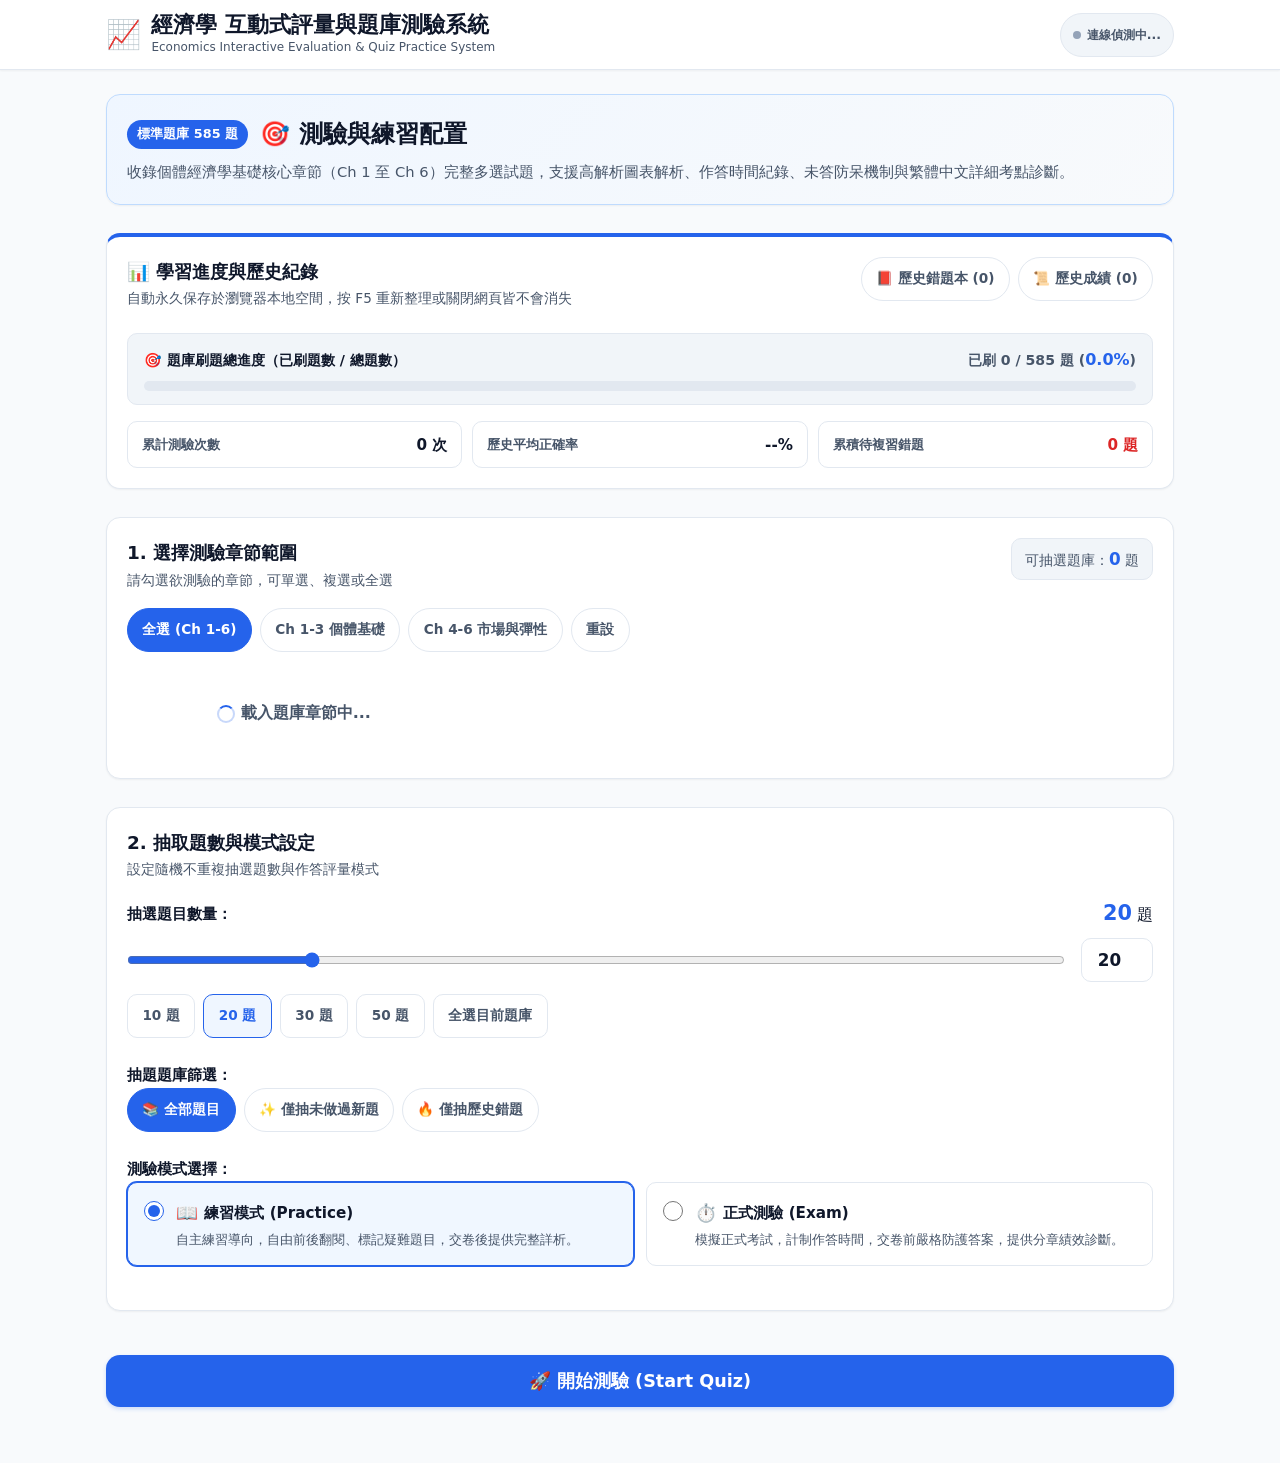
==== commit a06cbaf6: "feat: add persistent progress %, wrong question book, score history, and mid-quiz F5 auto-resume" ====
--- a/static/index.html
+++ b/static/index.html
@@ -52,6 +52,54 @@
           </p>
         </div>
 
+        <!-- Learning Progress & History Dashboard Card -->
+        <div id="progress-dashboard-card" class="card config-card progress-dashboard-card">
+          <div class="card-header">
+            <div>
+              <h3 class="card-title">📊 學習進度與歷史紀錄</h3>
+              <p class="card-subtitle">自動永久保存於瀏覽器本地空間，按 F5 重新整理或關閉網頁皆不會消失</p>
+            </div>
+            <div class="quick-selectors progress-action-btns">
+              <button type="button" id="btn-open-wrong-book" class="btn-chip">
+                📕 歷史錯題本 (<span id="stat-wrong-book-count">0</span>)
+              </button>
+              <button type="button" id="btn-open-score-history" class="btn-chip">
+                📜 歷史成績 (<span id="stat-history-count">0</span>)
+              </button>
+            </div>
+          </div>
+
+          <!-- Overall Question Bank Completion Progress -->
+          <div class="bank-completion-box">
+            <div class="completion-header-row">
+              <span class="completion-label">🎯 題庫刷題總進度（已刷題數 / 總題數）</span>
+              <span class="completion-stat-text">
+                已刷 <strong id="stat-attempted-count">0</strong> / <span id="stat-bank-total">585</span> 題
+                (<strong id="stat-completion-pct" class="highlight-pct">0.0%</strong>)
+              </span>
+            </div>
+            <div class="progress-track completion-track" aria-label="題庫總刷題進度">
+              <div id="bank-completion-bar" class="progress-fill completion-fill" style="width: 0%;"></div>
+            </div>
+          </div>
+
+          <!-- Quick Summary Metrics -->
+          <div class="progress-stats-grid">
+            <div class="stat-pill">
+              <span class="stat-pill-label">累計測驗次數</span>
+              <strong id="stat-total-sessions" class="stat-pill-value">0 次</strong>
+            </div>
+            <div class="stat-pill">
+              <span class="stat-pill-label">歷史平均正確率</span>
+              <strong id="stat-avg-score" class="stat-pill-value">--%</strong>
+            </div>
+            <div class="stat-pill">
+              <span class="stat-pill-label">累積待複習錯題</span>
+              <strong id="stat-wrong-count-pill" class="stat-pill-value stat-value-danger">0 題</strong>
+            </div>
+          </div>
+        </div>
+
         <!-- Chapter Selection Card -->
         <div class="card config-card">
           <div class="card-header">
@@ -111,6 +159,22 @@
               <button type="button" class="btn-count-chip" data-count="30">30 題</button>
               <button type="button" class="btn-count-chip" data-count="50">50 題</button>
               <button type="button" id="btn-count-all" class="btn-count-chip" data-count="all">全選目前題庫</button>
+            </div>
+          </div>
+
+          <!-- Pool Filter Selector (All / Unseen / Historical Wrong) -->
+          <div class="form-group">
+            <label class="form-label">抽題題庫篩選：</label>
+            <div class="quick-selectors" role="group" aria-label="抽題題庫篩選條件">
+              <button type="button" class="btn-chip pool-filter-chip active" data-pool-filter="all">
+                📚 全部題目
+              </button>
+              <button type="button" class="btn-chip pool-filter-chip" data-pool-filter="unseen">
+                ✨ 僅抽未做過新題
+              </button>
+              <button type="button" class="btn-chip pool-filter-chip" data-pool-filter="wrong">
+                🔥 僅抽歷史錯題
+              </button>
             </div>
           </div>
 
@@ -413,6 +477,63 @@
     </div>
   </div>
 
+  <!-- =================================================================== -->
+  <!-- MODAL 4: HISTORICAL WRONG QUESTION BOOK MODAL                       -->
+  <!-- =================================================================== -->
+  <div id="wrong-book-modal" class="modal-overlay" aria-hidden="true" role="dialog" aria-modal="true">
+    <div id="wrong-book-backdrop" class="modal-backdrop"></div>
+    <div class="modal-box modal-large">
+      <div class="modal-header modal-header-between">
+        <div class="modal-title-group">
+          <span class="modal-icon">📕</span>
+          <div>
+            <h3 class="modal-title">歷史錯題本</h3>
+            <p class="card-subtitle">累積記錄所有曾答錯的題目與中文詳解</p>
+          </div>
+        </div>
+        <button type="button" id="btn-close-wrong-book" class="btn-close" aria-label="關閉歷史錯題本">✕</button>
+      </div>
+      <div class="modal-toolbar">
+        <button type="button" id="btn-practice-wrong-book" class="btn btn-warning">
+          🔥 立即專練歷史錯題
+        </button>
+        <button type="button" id="btn-clear-wrong-book" class="btn btn-outline-danger">
+          🗑️ 清空錯題本
+        </button>
+      </div>
+      <div id="wrong-book-list" class="modal-scroll-body">
+        <!-- Populated dynamically -->
+      </div>
+    </div>
+  </div>
+
+  <!-- =================================================================== -->
+  <!-- MODAL 5: HISTORICAL SCORE RECORDS MODAL                             -->
+  <!-- =================================================================== -->
+  <div id="score-history-modal" class="modal-overlay" aria-hidden="true" role="dialog" aria-modal="true">
+    <div id="score-history-backdrop" class="modal-backdrop"></div>
+    <div class="modal-box modal-large">
+      <div class="modal-header modal-header-between">
+        <div class="modal-title-group">
+          <span class="modal-icon">📜</span>
+          <div>
+            <h3 class="modal-title">歷史成績紀錄</h3>
+            <p class="card-subtitle">歷次測驗成績、答對率與作答耗時統計</p>
+          </div>
+        </div>
+        <button type="button" id="btn-close-score-history" class="btn-close" aria-label="關閉歷史成績紀錄">✕</button>
+      </div>
+      <div class="modal-toolbar">
+        <button type="button" id="btn-reset-all-progress" class="btn btn-outline-danger">
+          🗑️ 清除成績與刷題紀錄
+        </button>
+      </div>
+      <div id="score-history-list" class="modal-scroll-body">
+        <!-- Populated dynamically -->
+      </div>
+    </div>
+  </div>
+
   <!-- Client-Side State Machine & Logic -->
   <script src="./static/js/app.js" onerror="this.onerror=null;this.src='./js/app.js';"></script>
 </body>
--- a/static/css/style.css
+++ b/static/css/style.css
@@ -1939,3 +1939,224 @@
     gap: 0.5rem;
   }
 }
+
+/* --------------------------------------------------------------------------
+   Learning Progress Dashboard, Wrong Book & Score History Modals
+   -------------------------------------------------------------------------- */
+.progress-dashboard-card {
+  border-top: 4px solid var(--color-primary);
+}
+
+.progress-action-btns {
+  margin-top: 0;
+}
+
+.bank-completion-box {
+  background-color: var(--color-bg-subtle);
+  border: 1px solid var(--color-border);
+  border-radius: var(--radius-md);
+  padding: 0.85rem 1rem;
+  margin-bottom: 1rem;
+}
+
+.completion-header-row {
+  display: flex;
+  justify-content: space-between;
+  align-items: center;
+  flex-wrap: wrap;
+  gap: 0.4rem;
+  margin-bottom: 0.5rem;
+  font-size: 0.88rem;
+}
+
+.completion-label {
+  font-weight: 700;
+  color: var(--color-text-main);
+}
+
+.completion-stat-text {
+  color: var(--color-text-secondary);
+  font-weight: 600;
+}
+
+.highlight-pct {
+  color: var(--color-primary);
+  font-size: 1rem;
+}
+
+.completion-track {
+  height: 10px;
+  background-color: #e2e8f0;
+}
+
+.completion-fill {
+  background: linear-gradient(90deg, #10b981 0%, #2563eb 100%);
+}
+
+.progress-stats-grid {
+  display: grid;
+  grid-template-columns: minmax(0, 1fr);
+  gap: 0.65rem;
+}
+
+@media (min-width: 560px) {
+  .progress-stats-grid {
+    grid-template-columns: repeat(3, minmax(0, 1fr));
+  }
+}
+
+.stat-pill {
+  background-color: #ffffff;
+  border: 1px solid var(--color-border);
+  border-radius: var(--radius-md);
+  padding: 0.65rem 0.85rem;
+  display: flex;
+  justify-content: space-between;
+  align-items: center;
+  gap: 0.5rem;
+  min-width: 0;
+}
+
+.stat-pill-label {
+  font-size: 0.82rem;
+  color: var(--color-text-secondary);
+  font-weight: 600;
+}
+
+.stat-pill-value {
+  font-size: 0.95rem;
+  font-weight: 800;
+  color: var(--color-text-main);
+}
+
+.stat-value-danger {
+  color: var(--color-danger);
+}
+
+/* Chapter Card Completion Mini Bar */
+.chapter-progress-row {
+  margin-top: 0.5rem;
+  padding-top: 0.45rem;
+  border-top: 1px dashed var(--color-border);
+  font-size: 0.75rem;
+  color: var(--color-text-secondary);
+}
+
+.chapter-progress-meta {
+  display: flex;
+  justify-content: space-between;
+  margin-bottom: 0.25rem;
+  font-weight: 600;
+}
+
+.chapter-mini-track {
+  height: 5px;
+  background-color: #e2e8f0;
+  border-radius: var(--radius-full);
+  overflow: hidden;
+}
+
+.chapter-mini-fill {
+  height: 100%;
+  background-color: var(--color-success);
+  border-radius: var(--radius-full);
+  transition: width 0.3s ease;
+}
+
+/* Large Scrollable Modals for Wrong Book & Score History */
+.modal-large {
+  max-width: 780px;
+  max-height: 88vh;
+  display: flex;
+  flex-direction: column;
+  padding: 1.25rem;
+}
+
+.modal-header-between {
+  justify-content: space-between;
+  border-bottom: 1px solid var(--color-border);
+  padding-bottom: 0.75rem;
+  margin-bottom: 0.75rem;
+}
+
+.modal-title-group {
+  display: flex;
+  align-items: center;
+  gap: 0.65rem;
+  min-width: 0;
+}
+
+.modal-toolbar {
+  display: flex;
+  justify-content: space-between;
+  align-items: center;
+  flex-wrap: wrap;
+  gap: 0.5rem;
+  margin-bottom: 0.85rem;
+}
+
+.modal-scroll-body {
+  flex: 1;
+  overflow-y: auto;
+  display: flex;
+  flex-direction: column;
+  gap: 0.85rem;
+  padding-right: 0.25rem;
+}
+
+.history-record-card {
+  background-color: var(--color-bg-subtle);
+  border: 1px solid var(--color-border);
+  border-left: 4px solid var(--color-primary);
+  border-radius: var(--radius-md);
+  padding: 0.85rem 1rem;
+  display: flex;
+  justify-content: space-between;
+  align-items: center;
+  flex-wrap: wrap;
+  gap: 0.75rem;
+}
+
+.history-record-main {
+  display: flex;
+  flex-direction: column;
+  gap: 0.25rem;
+  min-width: 0;
+}
+
+.history-record-date {
+  font-size: 0.82rem;
+  color: var(--color-text-secondary);
+  font-weight: 600;
+}
+
+.history-record-chapters {
+  font-size: 0.92rem;
+  font-weight: 700;
+  color: var(--color-text-main);
+}
+
+.history-record-score {
+  display: flex;
+  align-items: center;
+  gap: 0.65rem;
+  flex-wrap: wrap;
+}
+
+.btn-mastered {
+  min-height: 36px;
+  padding: 0.3rem 0.7rem;
+  border-radius: var(--radius-sm);
+  border: 1px solid var(--color-success-border);
+  background-color: var(--color-success-light);
+  color: var(--color-success);
+  font-size: 0.8rem;
+  font-weight: 700;
+  cursor: pointer;
+}
+
+.btn-mastered:hover {
+  background-color: var(--color-success);
+  color: #ffffff;
+}
+
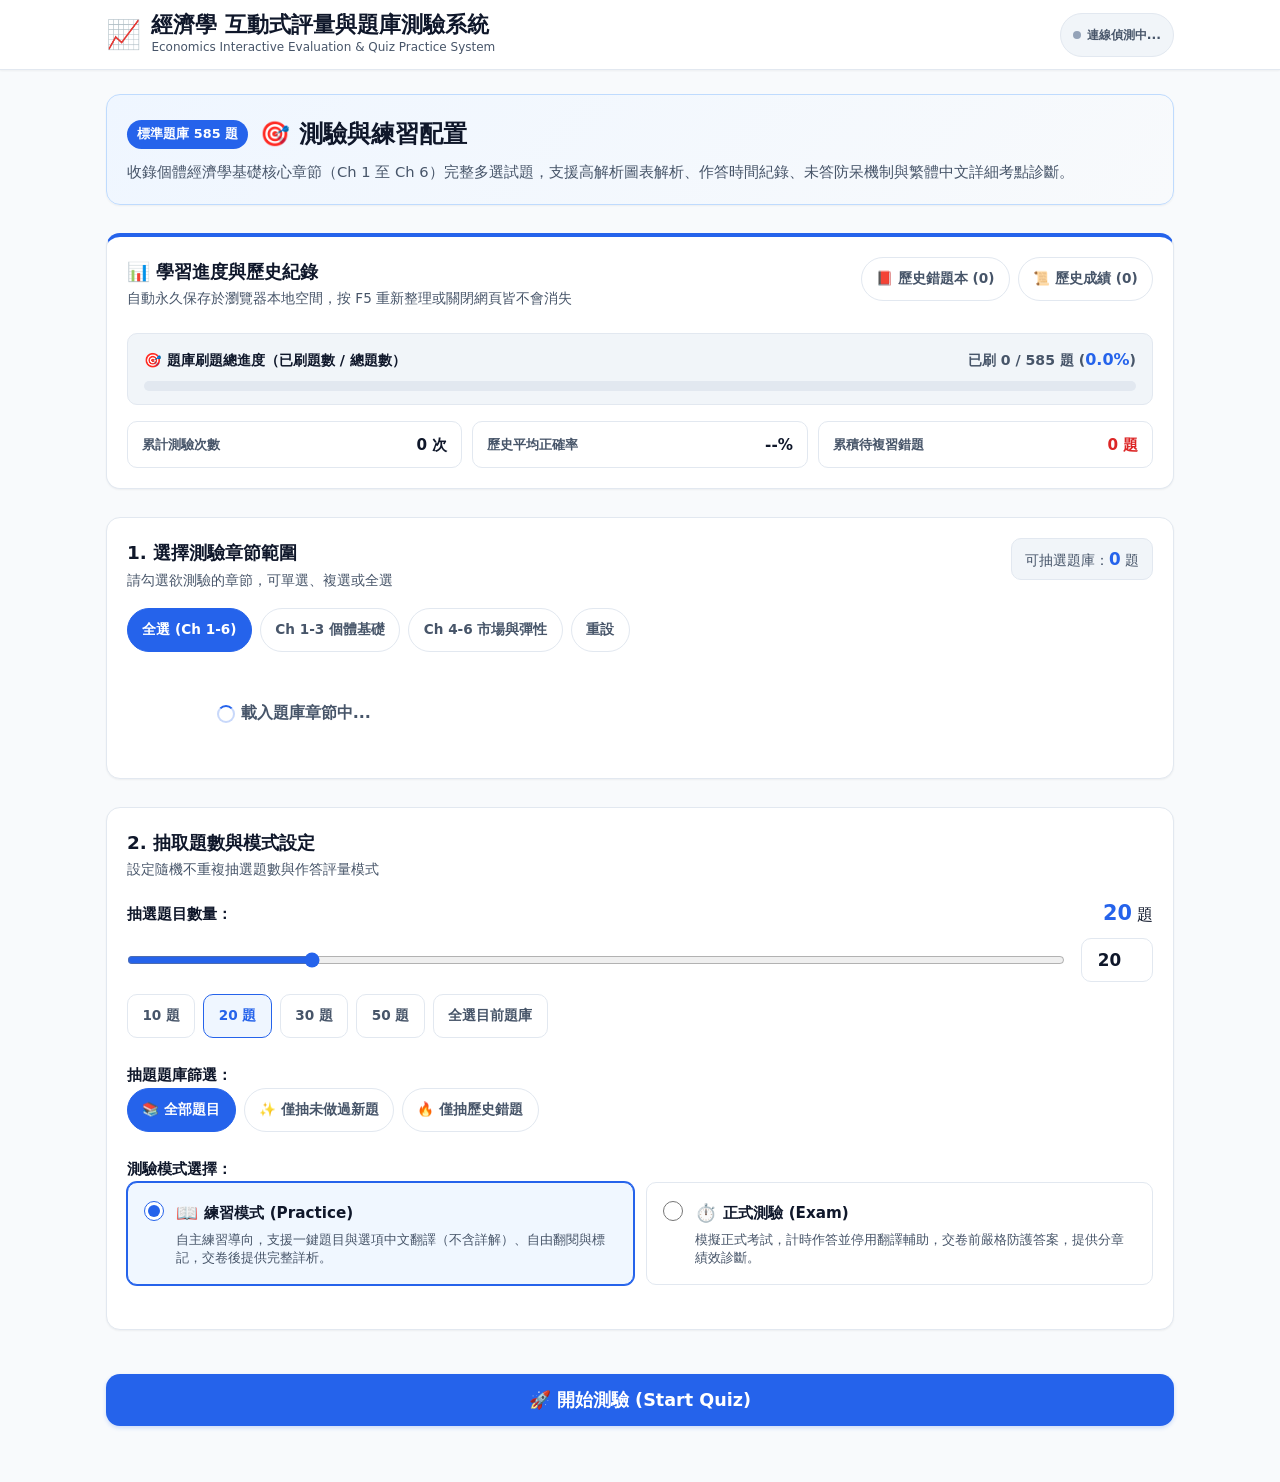
==== commit 6f72329c: "feat: add practice-mode one-click Chinese translation (stem, table & options) without revealing expl" ====
--- a/static/index.html
+++ b/static/index.html
@@ -189,7 +189,7 @@
                     <span class="mode-icon">📖</span>
                     <strong class="mode-title">練習模式 (Practice)</strong>
                   </div>
-                  <p class="mode-desc">自主練習導向，自由前後翻閱、標記疑難題目，交卷後提供完整詳析。</p>
+                  <p class="mode-desc">自主練習導向，支援一鍵題目與選項中文翻譯（不含詳解）、自由翻閱與標記，交卷後提供完整詳析。</p>
                 </div>
               </label>
 
@@ -200,7 +200,7 @@
                     <span class="mode-icon">⏱️</span>
                     <strong class="mode-title">正式測驗 (Exam)</strong>
                   </div>
-                  <p class="mode-desc">模擬正式考試，計制作答時間，交卷前嚴格防護答案，提供分章績效診斷。</p>
+                  <p class="mode-desc">模擬正式考試，計時作答並停用翻譯輔助，交卷前嚴格防護答案，提供分章績效診斷。</p>
                 </div>
               </label>
             </div>
@@ -237,6 +237,10 @@
                 <span class="timer-icon">⏱️</span>
                 <span id="quiz-timer" class="timer-text">00:00</span>
               </div>
+              <button type="button" id="btn-translate-q" class="btn-translate" title="一鍵將題目與選項翻譯為繁體中文（僅限練習模式，快速鍵: T）">
+                <span class="translate-icon">🌐</span>
+                <span id="translate-text" class="translate-label">中文翻譯</span>
+              </button>
               <button type="button" id="btn-flag-q" class="btn-flag" title="標記本題以便稍後回顧 (快速鍵: F)">
                 <span class="flag-icon">🚩</span>
                 <span id="flag-text" class="flag-label">標記此題</span>
@@ -260,7 +264,10 @@
           <div class="question-stem-container">
             <div class="stem-header">
               <span class="stem-number-badge">Q<span id="stem-q-number">1</span></span>
-              <div id="question-stem" class="stem-text">題目載入中...</div>
+              <div class="stem-body-wrap">
+                <div id="question-stem" class="stem-text">題目載入中...</div>
+                <div id="question-stem-zh" class="stem-text-zh hidden" aria-live="polite"></div>
+              </div>
             </div>
           </div>
 
@@ -307,6 +314,8 @@
           <span class="shortcut-item"><kbd>→</kbd> / <kbd>N</kbd> 下一題</span>
           <span class="shortcut-divider">|</span>
           <span class="shortcut-item"><kbd>F</kbd> 標記/取消標記</span>
+          <span id="shortcut-translate-divider" class="shortcut-divider">|</span>
+          <span id="shortcut-translate-hint" class="shortcut-item"><kbd>T</kbd> 中文翻譯</span>
         </footer>
 
       </div>
--- a/static/css/style.css
+++ b/static/css/style.css
@@ -794,6 +794,39 @@
   color: var(--color-text-main);
 }
 
+.btn-translate {
+  min-height: var(--touch-target-min);
+  padding: 0.35rem 0.75rem;
+  border-radius: var(--radius-md);
+  border: 1px solid var(--color-border);
+  background-color: var(--color-bg-card);
+  color: var(--color-text-secondary);
+  font-size: 0.85rem;
+  font-weight: 600;
+  display: inline-flex;
+  align-items: center;
+  gap: 0.35rem;
+  transition: all var(--transition-fast);
+  cursor: pointer;
+}
+
+.btn-translate:hover {
+  background-color: var(--color-primary-light);
+  color: var(--color-primary);
+  border-color: var(--color-primary-border);
+}
+
+.btn-translate.active {
+  background-color: var(--color-primary-light);
+  color: var(--color-primary);
+  border-color: var(--color-primary);
+  font-weight: 700;
+}
+
+.btn-translate.hidden {
+  display: none !important;
+}
+
 .btn-flag {
   min-height: var(--touch-target-min);
   padding: 0.35rem 0.75rem;
@@ -892,12 +925,30 @@
   margin-top: 2px;
 }
 
+.stem-body-wrap {
+  flex: 1;
+  min-width: 0;
+}
+
 .stem-text {
   font-size: 1.1rem;
   line-height: 1.6;
   font-weight: 600;
   color: var(--color-text-main);
   flex: 1;
+}
+
+.stem-text-zh {
+  margin-top: 0.65rem;
+  padding: 0.65rem 0.85rem;
+  background-color: #f0f7ff;
+  border-left: 3.5px solid var(--color-primary);
+  border-radius: 0 var(--radius-sm) var(--radius-sm) 0;
+  font-size: 1rem;
+  line-height: 1.55;
+  font-weight: 500;
+  color: #1e3a8a;
+  word-break: break-word;
 }
 
 /* Context Tables */
@@ -1047,9 +1098,21 @@
 
 .option-content {
   flex: 1;
+  min-width: 0;
   font-size: 1rem;
   color: var(--color-text-main);
   line-height: 1.5;
+}
+
+.option-text-zh {
+  margin-top: 0.35rem;
+  padding-top: 0.35rem;
+  border-top: 1px dashed rgba(37, 99, 235, 0.25);
+  font-size: 0.94rem;
+  color: #1e40af;
+  font-weight: 500;
+  line-height: 1.45;
+  word-break: break-word;
 }
 
 .option-img {
